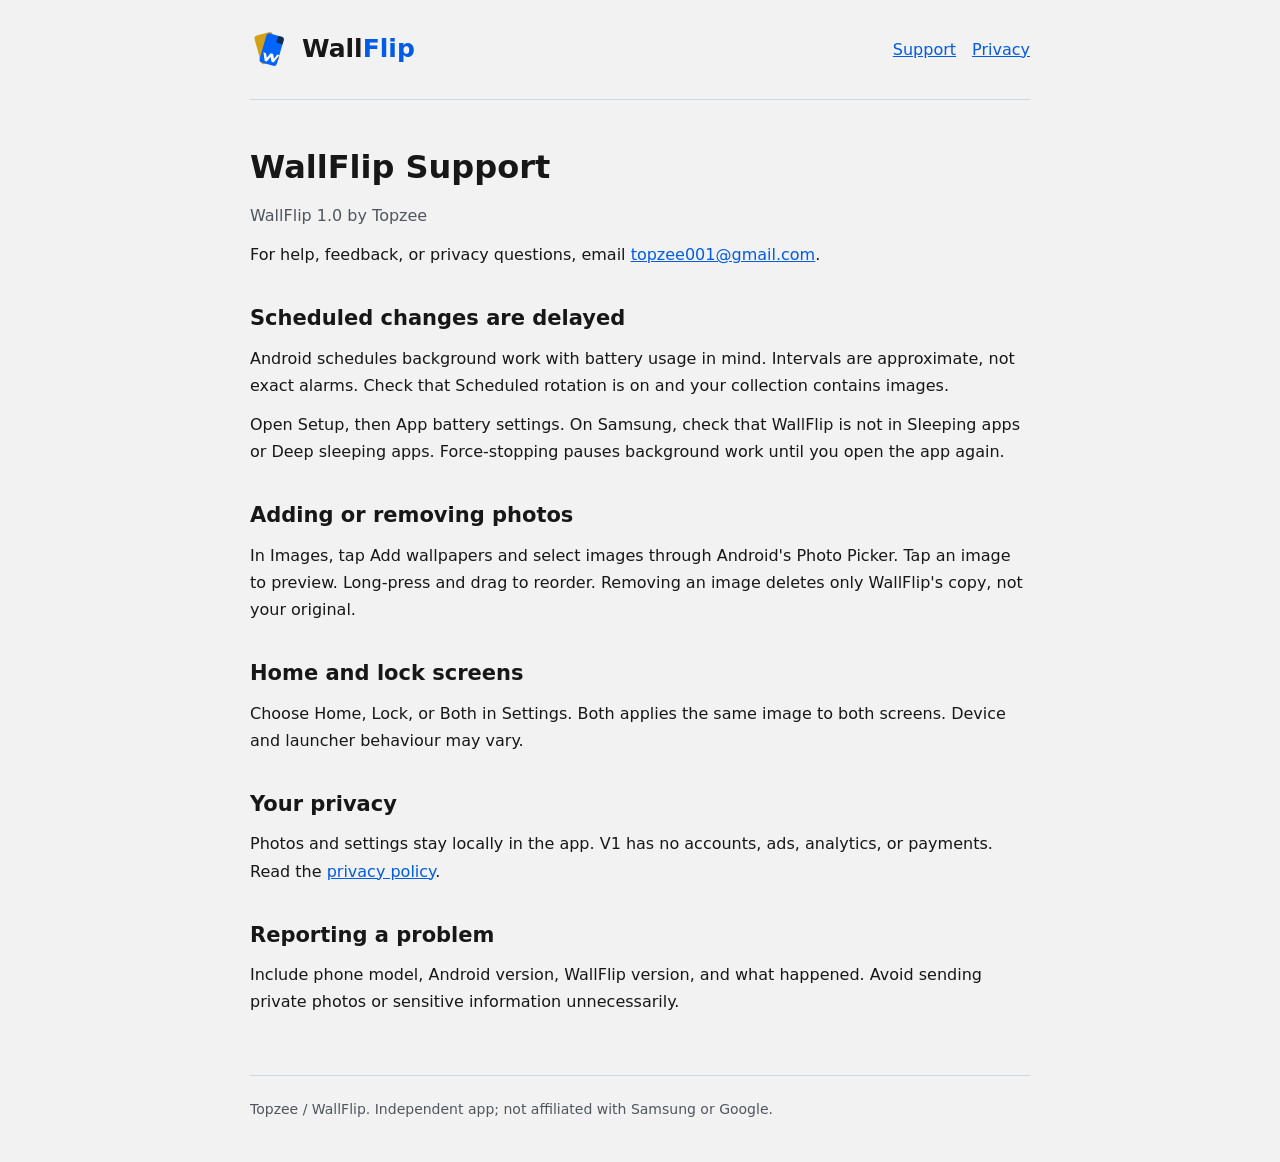
==== index.html @ fa4ad401 "Publish WallFlip support: index.html" ====
<!doctype html>
<html lang="en">
<head>
<meta charset="utf-8"><meta name="viewport" content="width=device-width, initial-scale=1">
<meta name="description" content="WallFlip support: rotate your own wallpapers on a schedule.">
<title>WallFlip Support</title><link rel="icon" href="assets/wallflip-mark.svg" type="image/svg+xml"><link rel="stylesheet" href="style.css">
</head>
<body>
<header><a class="brand" href="./"><img src="assets/wallflip-mark.svg" alt=""><div>Wall<span>Flip</span></div></a><nav><a href="./">Support</a><a href="privacy/">Privacy</a></nav></header>
<main>
<h1>WallFlip Support</h1><p class="meta">WallFlip 1.0 by Topzee</p>
<p>For help, feedback, or privacy questions, email <a href="mailto:topzee001@gmail.com?subject=WallFlip%20support">topzee001@gmail.com</a>.</p>
<h2>Scheduled changes are delayed</h2><p>Android schedules background work with battery usage in mind. Intervals are approximate, not exact alarms. Check that Scheduled rotation is on and your collection contains images.</p>
<p>Open Setup, then App battery settings. On Samsung, check that WallFlip is not in Sleeping apps or Deep sleeping apps. Force-stopping pauses background work until you open the app again.</p>
<h2>Adding or removing photos</h2><p>In Images, tap Add wallpapers and select images through Android's Photo Picker. Tap an image to preview. Long-press and drag to reorder. Removing an image deletes only WallFlip's copy, not your original.</p>
<h2>Home and lock screens</h2><p>Choose Home, Lock, or Both in Settings. Both applies the same image to both screens. Device and launcher behaviour may vary.</p>
<h2>Your privacy</h2><p>Photos and settings stay locally in the app. V1 has no accounts, ads, analytics, or payments. Read the <a href="privacy/">privacy policy</a>.</p>
<h2>Reporting a problem</h2><p>Include phone model, Android version, WallFlip version, and what happened. Avoid sending private photos or sensitive information unnecessarily.</p>
</main><footer>Topzee / WallFlip. Independent app; not affiliated with Samsung or Google.</footer>
</body></html>
---- style.css ----
:root { color-scheme: light dark; --bg: #f2f2f2; --text: #171717; --muted: #50565e; --accent: #005be6; --line: #d4d7dc; }
* { box-sizing: border-box; }
body { margin: 0; background: var(--bg); color: var(--text); font: 16px/1.7 system-ui, sans-serif; letter-spacing: 0; }
header, main, footer { width: min(100% - 40px, 780px); margin: auto; }
header { display: flex; align-items: center; justify-content: space-between; gap: 20px; padding: 28px 0; border-bottom: 1px solid var(--line); }
.brand { display: flex; align-items: center; gap: 10px; text-decoration: none; color: var(--text); font-size: 25px; font-weight: 750; }
.brand img { width: 42px; height: 42px; }
.brand span { color: var(--accent); }
nav { display: flex; flex-wrap: wrap; gap: 16px; }
a { color: var(--accent); overflow-wrap: anywhere; }
a:focus-visible { outline: 3px solid #d4a017; outline-offset: 4px; }
main { padding: 32px 0 48px; }
h1 { font-size: 32px; line-height: 1.2; margin: 16px 0; }
h2 { font-size: 21px; line-height: 1.35; margin: 36px 0 10px; }
p { margin: 12px 0; }
.meta { color: var(--muted); }
footer { border-top: 1px solid var(--line); color: var(--muted); padding: 22px 0 40px; font-size: 14px; }
@media (prefers-color-scheme: dark) { :root { --bg: #111111; --text: #f4f4f4; --muted: #b9bfc8; --accent: #408aff; --line: #353a42; } }
@media (max-width: 440px) { header { align-items: flex-start; flex-direction: column; gap: 12px; } h1 { font-size: 28px; } }
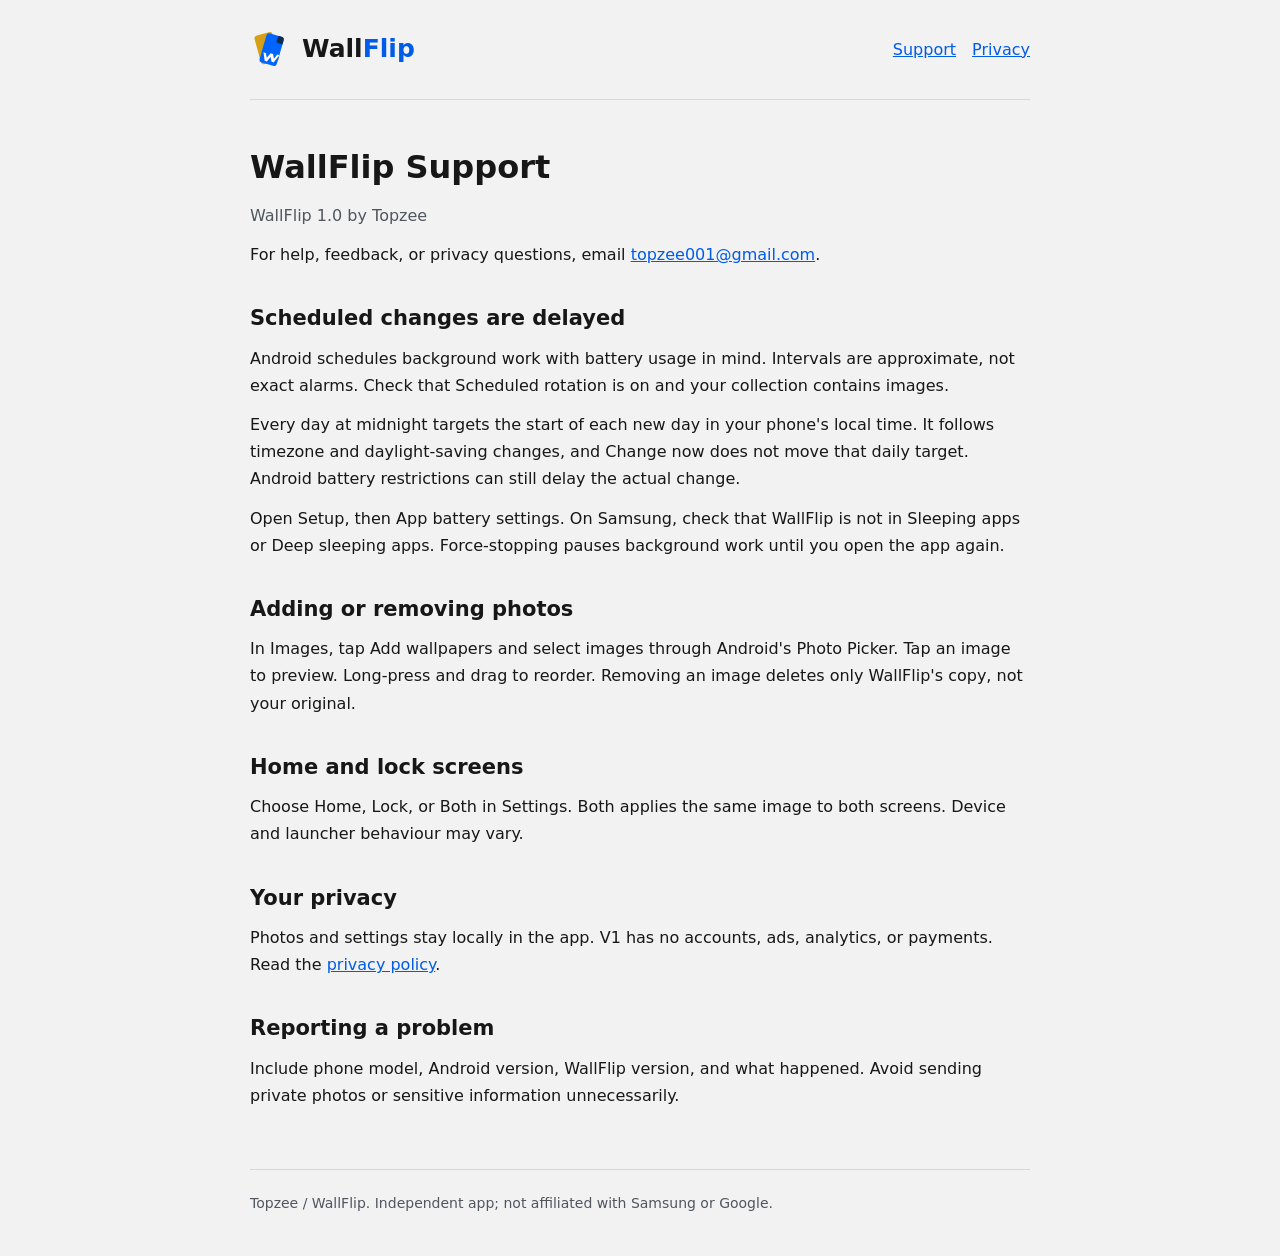
==== commit 7fa2ed40: "Publish WallFlip support: index.html" ====
--- a/index.html
+++ b/index.html
@@ -11,6 +11,7 @@
 <h1>WallFlip Support</h1><p class="meta">WallFlip 1.0 by Topzee</p>
 <p>For help, feedback, or privacy questions, email <a href="mailto:topzee001@gmail.com?subject=WallFlip%20support">topzee001@gmail.com</a>.</p>
 <h2>Scheduled changes are delayed</h2><p>Android schedules background work with battery usage in mind. Intervals are approximate, not exact alarms. Check that Scheduled rotation is on and your collection contains images.</p>
+<p>Every day at midnight targets the start of each new day in your phone's local time. It follows timezone and daylight-saving changes, and Change now does not move that daily target. Android battery restrictions can still delay the actual change.</p>
 <p>Open Setup, then App battery settings. On Samsung, check that WallFlip is not in Sleeping apps or Deep sleeping apps. Force-stopping pauses background work until you open the app again.</p>
 <h2>Adding or removing photos</h2><p>In Images, tap Add wallpapers and select images through Android's Photo Picker. Tap an image to preview. Long-press and drag to reorder. Removing an image deletes only WallFlip's copy, not your original.</p>
 <h2>Home and lock screens</h2><p>Choose Home, Lock, or Both in Settings. Both applies the same image to both screens. Device and launcher behaviour may vary.</p>
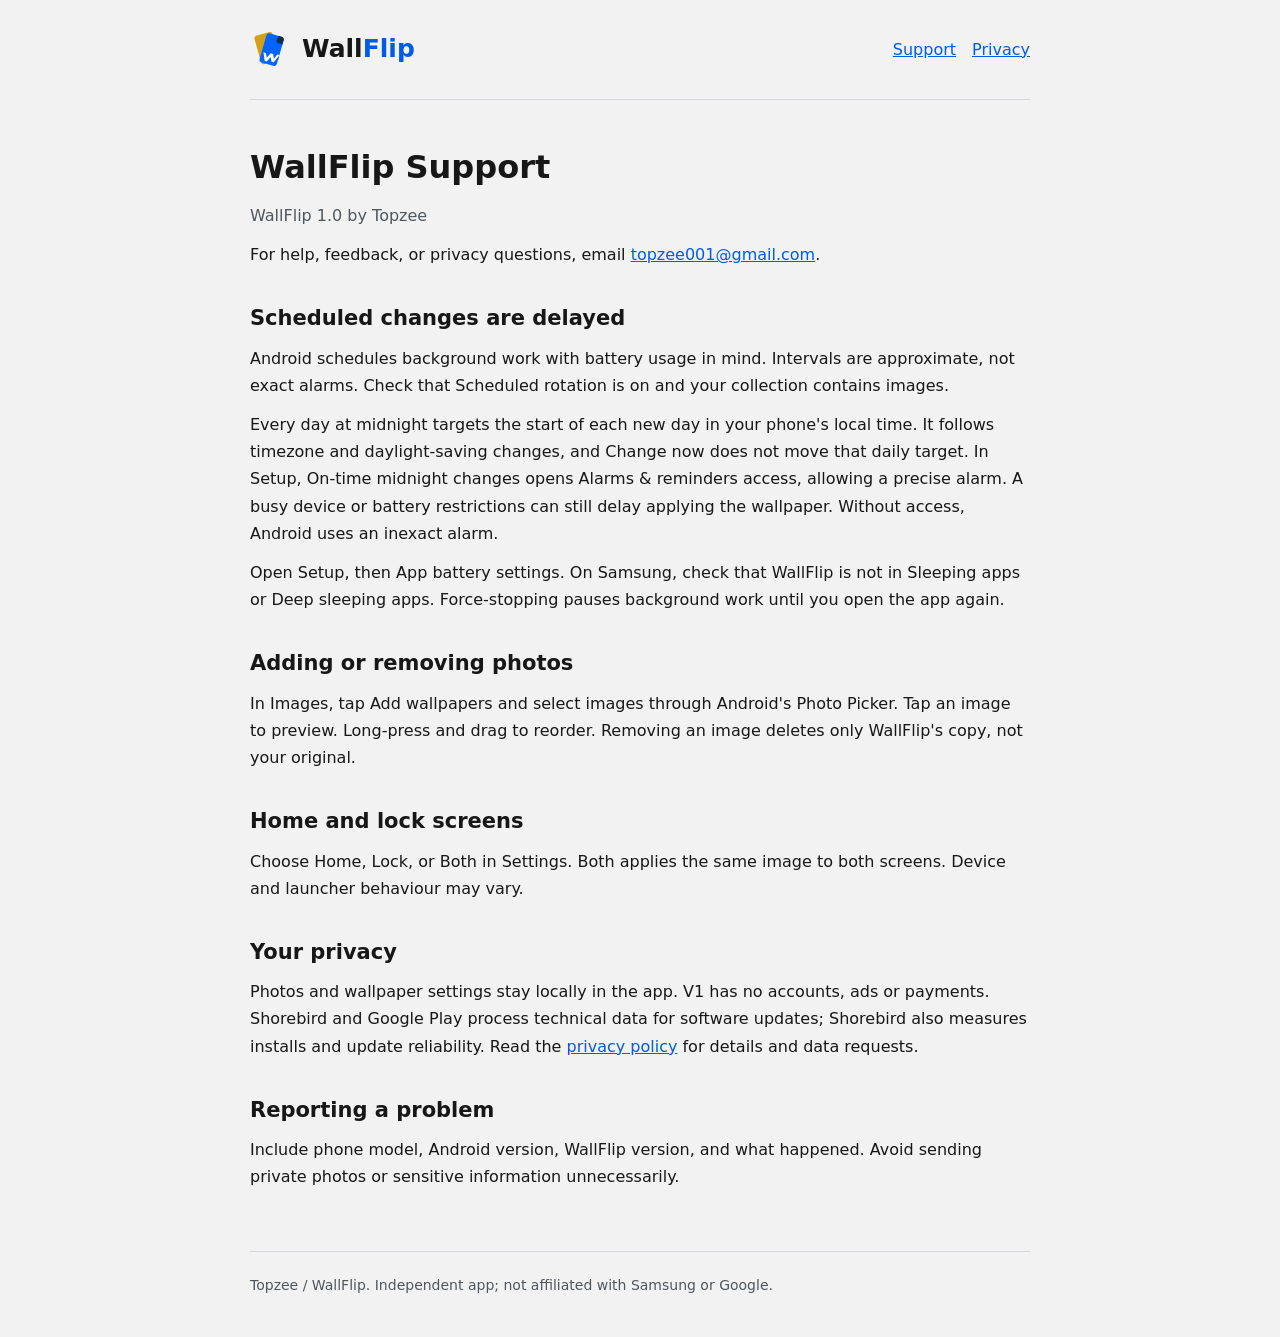
==== commit 2c99dc76: "Publish WallFlip support: index.html" ====
--- a/index.html
+++ b/index.html
@@ -11,11 +11,11 @@
 <h1>WallFlip Support</h1><p class="meta">WallFlip 1.0 by Topzee</p>
 <p>For help, feedback, or privacy questions, email <a href="mailto:topzee001@gmail.com?subject=WallFlip%20support">topzee001@gmail.com</a>.</p>
 <h2>Scheduled changes are delayed</h2><p>Android schedules background work with battery usage in mind. Intervals are approximate, not exact alarms. Check that Scheduled rotation is on and your collection contains images.</p>
-<p>Every day at midnight targets the start of each new day in your phone's local time. It follows timezone and daylight-saving changes, and Change now does not move that daily target. Android battery restrictions can still delay the actual change.</p>
+<p>Every day at midnight targets the start of each new day in your phone's local time. It follows timezone and daylight-saving changes, and Change now does not move that daily target. In Setup, On-time midnight changes opens Alarms &amp; reminders access, allowing a precise alarm. A busy device or battery restrictions can still delay applying the wallpaper. Without access, Android uses an inexact alarm.</p>
 <p>Open Setup, then App battery settings. On Samsung, check that WallFlip is not in Sleeping apps or Deep sleeping apps. Force-stopping pauses background work until you open the app again.</p>
 <h2>Adding or removing photos</h2><p>In Images, tap Add wallpapers and select images through Android's Photo Picker. Tap an image to preview. Long-press and drag to reorder. Removing an image deletes only WallFlip's copy, not your original.</p>
 <h2>Home and lock screens</h2><p>Choose Home, Lock, or Both in Settings. Both applies the same image to both screens. Device and launcher behaviour may vary.</p>
-<h2>Your privacy</h2><p>Photos and settings stay locally in the app. V1 has no accounts, ads, analytics, or payments. Read the <a href="privacy/">privacy policy</a>.</p>
+<h2>Your privacy</h2><p>Photos and wallpaper settings stay locally in the app. V1 has no accounts, ads or payments. Shorebird and Google Play process technical data for software updates; Shorebird also measures installs and update reliability. Read the <a href="privacy/">privacy policy</a> for details and data requests.</p>
 <h2>Reporting a problem</h2><p>Include phone model, Android version, WallFlip version, and what happened. Avoid sending private photos or sensitive information unnecessarily.</p>
 </main><footer>Topzee / WallFlip. Independent app; not affiliated with Samsung or Google.</footer>
 </body></html>
